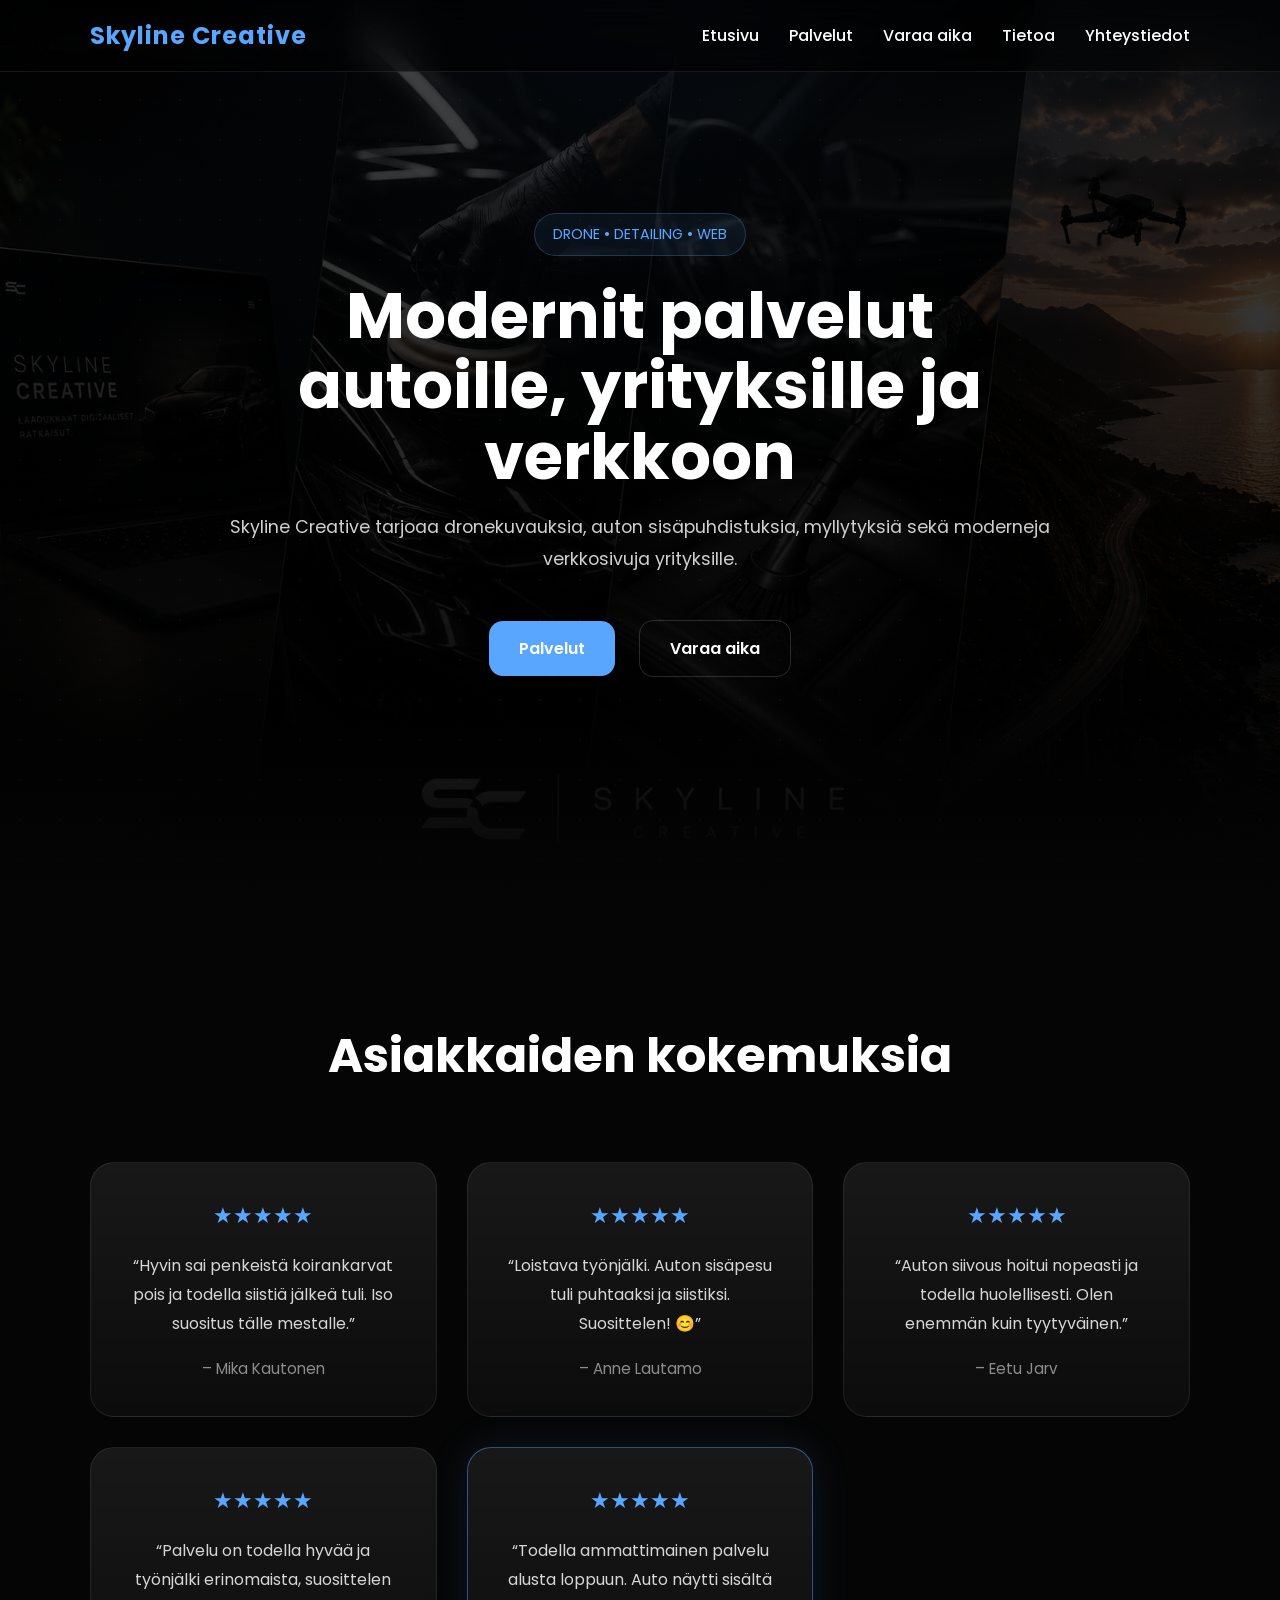
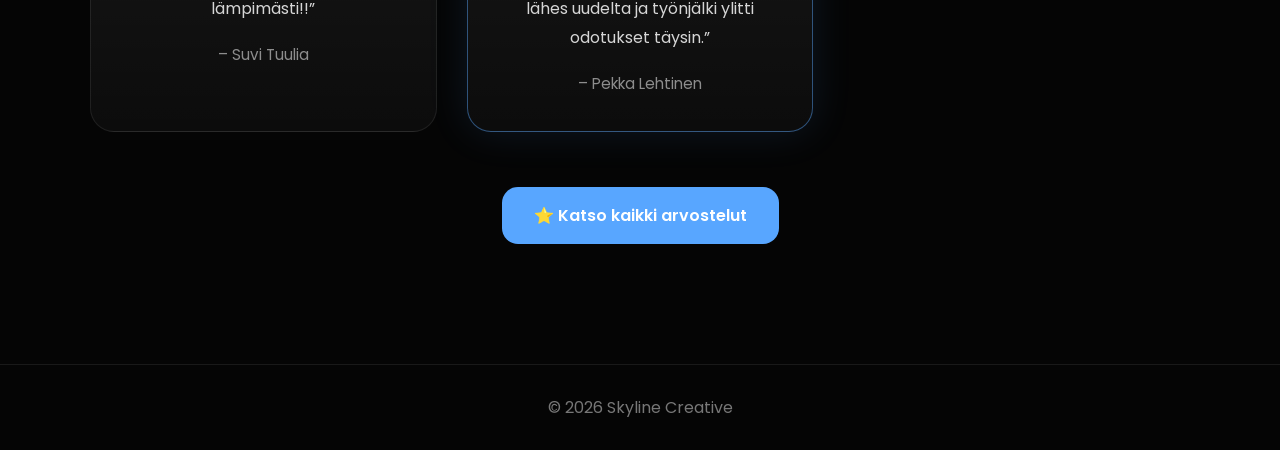
==== index.html @ 85302bc0 "Update index.html" ====
<!DOCTYPE html>
<html lang="fi">
<head>

<meta charset="UTF-8">
<meta name="viewport" content="width=device-width, initial-scale=1.0">

<title>Skyline Creative</title>

<link rel="stylesheet" href="style.css">

<link rel="preconnect" href="https://fonts.googleapis.com">
<link rel="preconnect" href="https://fonts.gstatic.com" crossorigin>

<link href="https://fonts.googleapis.com/css2?family=Poppins:wght@300;400;500;600;700&display=swap" rel="stylesheet">

<script src="script.js" defer></script>

</head>

<body>

<header>

  <div class="logo">
    Skyline Creative
  </div>

  <div class="menu-btn">
    ☰
  </div>

  <nav>
    <a href="index.html">Etusivu</a>
    <a href="hinnasto.html">Palvelut</a>
    <a href="varaus.html">Varaa aika</a>
    <a href="tietoa.html">Tietoa</a>
    <a href="yhteystiedot.html">Yhteystiedot</a>
  </nav>

</header>

<section class="hero">

  <div class="hero-overlay"></div>

  <div class="particles"></div>

  <div class="hero-content">

    <span class="tag">
      DRONE • DETAILING • WEB
    </span>

    <h1>
      Modernit palvelut autoille,
      yrityksille ja verkkoon
    </h1>

    <p>
      Skyline Creative tarjoaa dronekuvauksia,
      auton sisäpuhdistuksia, myllytyksiä sekä
      moderneja verkkosivuja yrityksille.
    </p>

    <div class="hero-buttons">

      <a href="hinnasto.html" class="btn">
        Palvelut
      </a>

      <a href="varaus.html" class="btn ghost">
        Varaa aika
      </a>

    </div>

  </div>

</section>

<section class="reviews-section">

  <h2>Asiakkaiden kokemuksia</h2>

  <div class="reviews-grid">

    <div class="review-card">

      <div class="stars">★★★★★</div>

      <p>
        “Hyvin sai penkeistä koirankarvat pois ja todella siistiä jälkeä tuli.
        Iso suositus tälle mestalle.”
      </p>

      <span>– Mika Kautonen</span>

    </div>

    <div class="review-card">

      <div class="stars">★★★★★</div>

      <p>
        “Loistava työnjälki. Auton sisäpesu tuli puhtaaksi ja siistiksi.
        Suosittelen! 😊”
      </p>

      <span>– Anne Lautamo</span>

    </div>

    <div class="review-card">

      <div class="stars">★★★★★</div>

      <p>
        “Auton siivous hoitui nopeasti ja todella huolellisesti.
        Olen enemmän kuin tyytyväinen.”
      </p>

      <span>– Eetu Jarv</span>

    </div>

    <div class="review-card">

      <div class="stars">★★★★★</div>

      <p>
        “Palvelu on todella hyvää ja työnjälki erinomaista,
        suosittelen lämpimästi!!”
      </p>

      <span>– Suvi Tuulia</span>

    </div>

    <div class="review-card featured-review">

      <div class="stars">★★★★★</div>

      <p>
        “Todella ammattimainen palvelu alusta loppuun.
        Auto näytti sisältä lähes uudelta ja työnjälki ylitti odotukset täysin.”
      </p>

      <span>– Pekka Lehtinen</span>

    </div>

  </div>

  <a
  href="https://www.google.com/search?client=safari&hs=SKGV&sca_esv=e4967f2aa746cbdf&authuser=6&channel=iss&cs=1&hl=en&v=416.4.894748588&biw=393&bih=695&sxsrf=ANbL-n4EwaP2fOg5Yp8elb8R3bOYDuYDug:1779348183223&q=skyline+creative+reviews&ludocid=4930427041784701382&ibp=gwp;0,7&authuser=6&sa=X&ved=2ahUKEwiC7JHD7MmUAxWYCRAIHfaXAE0Q9fQKegQIIhAG#lkt=LocalPoiReviews"
  target="_blank"
  class="reviews-btn">

    ⭐ Katso kaikki arvostelut

  </a>

</section>

<footer>
  <p>© 2026 Skyline Creative</p>
</footer>

</body>
</html>
---- style.css ----
*{
  margin:0;
  padding:0;
  box-sizing:border-box;
}

html{
  scroll-behavior:smooth;
}

body{
  font-family:'Poppins',sans-serif;
  background:#050505;
  color:white;
  overflow-x:hidden;
}

/* ===================== SCROLLBAR ===================== */

::-webkit-scrollbar{
  width:10px;
}

::-webkit-scrollbar-track{
  background:#050505;
}

::-webkit-scrollbar-thumb{
  background:#58a6ff;
  border-radius:20px;
}

/* ===================== HEADER ===================== */

header{
  position:fixed;
  top:0;
  width:100%;
  z-index:999;

  display:flex;
  justify-content:space-between;
  align-items:center;

  padding:18px 7%;

  backdrop-filter:blur(18px);

  background:rgba(0,0,0,0.45);

  border-bottom:1px solid rgba(255,255,255,0.08);

  transition:0.4s;
}

header.scrolled{
  background:rgba(0,0,0,0.85);

  padding:14px 7%;

  box-shadow:
  0 0 30px rgba(0,0,0,0.45);
}

.logo{
  font-size:1.5rem;
  font-weight:700;
  color:#58a6ff;
  letter-spacing:1px;
}

.menu-btn{
  display:none;
  font-size:2rem;
  cursor:pointer;
}

nav{
  display:flex;
  gap:30px;
}

nav a{
  color:white;
  text-decoration:none;
  font-weight:500;
  position:relative;
  transition:0.3s;
}

nav a::after{
  content:'';

  position:absolute;
  left:0;
  bottom:-6px;

  width:0%;
  height:2px;

  background:#58a6ff;

  transition:0.3s;
}

nav a:hover{
  color:#58a6ff;
}

nav a:hover::after{
  width:100%;
}

/* ===================== HERO ===================== */

.hero{
  height:100vh;
  width:100%;

  display:flex;
  align-items:center;
  justify-content:center;

  text-align:center;

  position:relative;

  overflow:hidden;

  background:
  url("hero.jpg")
  center center / cover no-repeat;

  animation:heroZoom 18s ease-in-out infinite alternate;
}

.hero-overlay{
  position:absolute;
  inset:0;

  background:
  linear-gradient(
  rgba(0,0,0,0.72),
  rgba(0,0,0,0.92)
  );
}

.hero::before{
  content:'';

  position:absolute;
  inset:0;

  background:
  radial-gradient(circle at top,
  rgba(88,166,255,0.18),
  transparent 45%);
}

.hero::after{
  content:'';

  position:absolute;

  left:0;
  bottom:0;

  width:100%;
  height:180px;

  background:
  linear-gradient(
  to bottom,
  transparent,
  #050505
  );
}

@keyframes heroZoom{

  from{
    background-size:100%;
  }

  to{
    background-size:110%;
  }

}

.hero-content{
  position:relative;
  z-index:2;

  max-width:900px;

  padding:20px;
}

.tag{
  display:inline-block;

  padding:10px 18px;

  border-radius:999px;

  background:rgba(88,166,255,0.08);

  border:1px solid rgba(88,166,255,0.25);

  color:#58a6ff;

  margin-bottom:25px;

  font-size:0.9rem;
}

.hero h1{
  font-size:4rem;
  line-height:1.1;
  margin-bottom:20px;
}

.hero p{
  font-size:1.1rem;
  color:#d0d0d0;
  line-height:1.8;
}

.hero-buttons{
  margin-top:35px;
}

/* ===================== PARTICLES ===================== */

.particles{
  position:absolute;
  inset:0;

  background-image:
  radial-gradient(rgba(255,255,255,0.12) 1px, transparent 1px);

  background-size:40px 40px;

  opacity:0.3;

  animation:moveParticles 30s linear infinite;
}

@keyframes moveParticles{

  from{
    transform:translateY(0);
  }

  to{
    transform:translateY(-80px);
  }

}

/* ===================== BUTTONS ===================== */

.btn{
  display:inline-block;

  padding:15px 30px;

  border-radius:14px;

  text-decoration:none;
  font-weight:600;

  margin:10px;

  background:#58a6ff;
  color:white;

  transition:0.3s;
}

.btn:hover{
  transform:translateY(-6px);

  box-shadow:
  0 0 30px rgba(88,166,255,0.35);
}

.ghost{
  background:transparent;

  border:1px solid rgba(255,255,255,0.15);
}

/* ===================== CARDS ===================== */

.cards-section{
  padding:120px 7%;
  text-align:center;
}

.cards-section h2{
  font-size:3rem;
  margin-bottom:70px;
}

.grid{
  display:grid;

  grid-template-columns:
  repeat(auto-fit,minmax(280px,1fr));

  gap:30px;
}

.card{
  padding:35px;

  border-radius:24px;

  background:
  linear-gradient(
  180deg,
  rgba(255,255,255,0.08),
  rgba(255,255,255,0.03)
  );

  border:1px solid rgba(255,255,255,0.08);

  transition:0.35s ease;
}

.card:hover{
  transform:translateY(-10px);

  border-color:rgba(88,166,255,0.45);

  box-shadow:
  0 0 40px rgba(88,166,255,0.18);
}

.card h3{
  margin-bottom:18px;
  color:#58a6ff;
  font-size:1.5rem;
}

.card p{
  color:#d5d5d5;
  line-height:1.8;
}

/* ===================== PRICING ===================== */

.pricing{
  min-height:100vh;

  padding:160px 7% 100px;

  text-align:center;

  background:
  radial-gradient(circle at top,
  rgba(88,166,255,0.12),
  transparent 40%);
}

.pricing-top{
  max-width:750px;
  margin:auto;
  margin-bottom:70px;
}

.pricing h2{
  font-size:3.2rem;
  margin-bottom:20px;
}

.pricing-top p{
  color:#cfcfcf;
  line-height:1.8;
}

.pricing-cards{
  display:grid;

  grid-template-columns:
  repeat(auto-fit,minmax(280px,1fr));

  gap:30px;
}

.pricing-card{
  position:relative;

  padding:40px 35px;

  border-radius:24px;

  text-align:left;

  background:
  linear-gradient(
  180deg,
  rgba(255,255,255,0.08),
  rgba(255,255,255,0.03)
  );

  border:1px solid rgba(255,255,255,0.08);

  transition:0.35s ease;
}

.pricing-card:hover{
  transform:translateY(-10px);

  border-color:rgba(88,166,255,0.5);

  box-shadow:
  0 0 40px rgba(88,166,255,0.18);
}

.badge{
  position:absolute;

  top:20px;
  right:20px;

  padding:8px 14px;

  border-radius:999px;

  background:#58a6ff;

  color:white;

  font-size:0.8rem;
  font-weight:600;
}

.icon-box{
  width:65px;
  height:65px;

  display:flex;
  align-items:center;
  justify-content:center;

  border-radius:18px;

  margin-bottom:25px;

  background:rgba(88,166,255,0.12);

  border:1px solid rgba(88,166,255,0.18);
}

.icon-box i{
  width:32px;
  height:32px;
  color:#58a6ff;
}

.pricing-card h3{
  font-size:1.45rem;
  margin-bottom:20px;
}

.pricing-card ul{
  list-style:none;
}

.pricing-card li{
  margin:12px 0;
  color:#d6d6d6;
  line-height:1.6;
}

.price{
  margin-top:28px;

  font-size:2.2rem;
  font-weight:700;

  color:#58a6ff;
}

/* ===================== ABOUT ===================== */

.about{
  position:relative;

  min-height:100vh;

  padding:160px 7% 120px;

  display:flex;
  align-items:center;
  justify-content:center;

  overflow:hidden;
}

.about-bg{
  position:absolute;
  inset:0;

  background:
  linear-gradient(
  rgba(0,0,0,0.78),
  rgba(0,0,0,0.88)
  ),
  url("about-bg.jpg")
  center center / cover no-repeat;

  transform:scale(1.05);

  filter:brightness(0.75);
}

.about-box{
  position:relative;
  z-index:2;

  max-width:850px;

  padding:60px;

  border-radius:30px;

  backdrop-filter:blur(18px);

  background:rgba(255,255,255,0.06);

  border:1px solid rgba(255,255,255,0.08);

  box-shadow:
  0 0 50px rgba(0,0,0,0.3);
}

.about h2{
  font-size:3rem;

  margin-bottom:25px;

  color:#58a6ff;
}

.about p{
  color:#d6d6d6;

  line-height:2;

  margin-bottom:22px;

  font-size:1.05rem;
}

/* ===================== CONTACT ===================== */

.contact{
  padding:160px 25px 120px;

  text-align:center;
}

.contact h2{
  font-size:3rem;
  margin-bottom:60px;
}

.contact-box{
  max-width:700px;

  margin:auto;

  padding:50px;

  border-radius:28px;

  background:
  linear-gradient(
  180deg,
  rgba(255,255,255,0.08),
  rgba(255,255,255,0.03)
  );

  border:1px solid rgba(255,255,255,0.08);
}

.contact-box p{
  margin:22px 0;
  font-size:1.1rem;
  color:#d6d6d6;
}

/* ===================== BOOKING ===================== */

.booking-hero{
  position:relative;

  min-height:70vh;

  display:flex;
  align-items:center;
  justify-content:center;

  text-align:center;

  padding:140px 7% 100px;

  background:
  url("hero.jpg")
  center center / cover no-repeat;
}

.booking-overlay{
  position:absolute;
  inset:0;

  background:
  linear-gradient(
  rgba(0,0,0,0.78),
  rgba(0,0,0,0.9)
  );
}

.booking-content{
  position:relative;
  z-index:2;

  max-width:850px;
}

.booking-content h1{
  font-size:4rem;
  margin-bottom:25px;
}

.booking-content p{
  color:#d4d4d4;
  line-height:1.9;
  font-size:1.1rem;
}

.booking-services{
  padding:100px 7%;
}

.booking-grid{
  display:grid;

  grid-template-columns:
  repeat(auto-fit,minmax(280px,1fr));

  gap:30px;
}

.booking-card{
  padding:40px;

  border-radius:24px;

  background:
  linear-gradient(
  180deg,
  rgba(255,255,255,0.08),
  rgba(255,255,255,0.03)
  );

  border:1px solid rgba(255,255,255,0.08);

  transition:0.35s;
}

.booking-card:hover{
  transform:translateY(-10px);

  border-color:rgba(88,166,255,0.35);

  box-shadow:
  0 0 40px rgba(88,166,255,0.14);
}

.booking-card h3{
  color:#58a6ff;

  margin-bottom:18px;

  font-size:1.5rem;
}

.booking-card p{
  color:#d6d6d6;

  line-height:1.8;

  margin-bottom:25px;
}

.booking-badge{
  display:inline-block;

  padding:10px 16px;

  border-radius:999px;

  background:rgba(255,255,255,0.06);

  border:1px solid rgba(255,255,255,0.08);

  color:#d6d6d6;

  font-size:0.9rem;
}

.booking-badge.active{
  background:rgba(88,166,255,0.1);

  border-color:rgba(88,166,255,0.2);

  color:#58a6ff;
}

.booking-form-section{
  padding:20px 7% 120px;
}

.booking-form-box{
  max-width:800px;

  margin:auto;

  padding:50px;

  border-radius:30px;

  background:
  linear-gradient(
  180deg,
  rgba(255,255,255,0.08),
  rgba(255,255,255,0.03)
  );

  border:1px solid rgba(255,255,255,0.08);
}

.booking-form-box h2{
  text-align:center;

  margin-bottom:40px;

  font-size:2.5rem;
}

.booking-form-box form{
  display:flex;
  flex-direction:column;

  gap:18px;
}

.booking-form-box input,
.booking-form-box textarea,
.booking-form-box select{
  width:100%;

  padding:16px 18px;

  border-radius:14px;

  border:1px solid rgba(255,255,255,0.08);

  background:rgba(255,255,255,0.04);

  color:white;

  font-family:'Poppins',sans-serif;

  outline:none;

  transition:0.3s;
}

.booking-form-box input:focus,
.booking-form-box textarea:focus,
.booking-form-box select:focus{
  border-color:#58a6ff;

  box-shadow:
  0 0 20px rgba(88,166,255,0.15);
}

.booking-form-box textarea{
  resize:vertical;
  min-height:140px;
}

.booking-form-box select option{
  background:#111;
  color:white;
}

/* ===================== FOOTER ===================== */

footer{
  padding:30px;

  text-align:center;

  border-top:1px solid rgba(255,255,255,0.08);

  color:#777;
}

/* ===================== SCROLL REVEAL ===================== */

.hidden{
  opacity:0;
  transform:translateY(40px);
  transition:all 1s ease;
}

.show{
  opacity:1;
  transform:translateY(0);
}

/* ===================== MOBILE ===================== */

@media(max-width:768px){

  .menu-btn{
    display:block;
  }

  nav{
    position:absolute;

    top:80px;
    right:20px;

    flex-direction:column;

    background:#0d0d0d;

    padding:20px;

    border-radius:18px;

    border:1px solid rgba(255,255,255,0.08);

    display:none;
  }

  nav.active{
    display:flex;
  }

  .hero h1,
  .booking-content h1{
    font-size:2.5rem;
  }

  .hero p,
  .booking-content p{
    font-size:1rem;
  }

  .cards-section h2,
  .pricing h2,
  .about h2,
  .contact h2,
  .booking-form-box h2{
    font-size:2.2rem;
  }

  .about-box,
  .contact-box,
  .pricing-card,
  .card,
  .booking-card,
  .booking-form-box{
    padding:30px;
  }

  .pricing{
    padding-top:140px;
  }
}
/* ===================== REVIEWS ===================== */

.reviews-section{
  padding:120px 7%;
  text-align:center;
}

.reviews-section h2{
  font-size:3rem;
  margin-bottom:70px;
}

.reviews-grid{
  display:grid;

  grid-template-columns:
  repeat(auto-fit,minmax(280px,1fr));

  gap:30px;
}

.review-card{
  padding:35px;

  border-radius:24px;

  background:
  linear-gradient(
  180deg,
  rgba(255,255,255,0.08),
  rgba(255,255,255,0.03)
  );

  border:1px solid rgba(255,255,255,0.08);

  transition:0.35s ease;
}

.review-card:hover{
  transform:translateY(-10px);

  border-color:rgba(88,166,255,0.45);

  box-shadow:
  0 0 40px rgba(88,166,255,0.18);
}

.stars{
  color:#58a6ff;

  font-size:1.4rem;

  margin-bottom:20px;
}

.review-card p{
  color:#d6d6d6;

  line-height:1.8;

  margin-bottom:18px;
}

.review-card span{
  color:#8d8d8d;
  font-size:0.95rem;
}

.featured-review{
  border-color:rgba(88,166,255,0.45);

  box-shadow:
  0 0 40px rgba(88,166,255,0.12);
}

.reviews-btn{
  display:inline-block;

  margin-top:55px;

  padding:16px 32px;

  border-radius:16px;

  background:#58a6ff;

  color:white;

  text-decoration:none;

  font-weight:600;

  transition:0.3s;
}

.reviews-btn:hover{
  transform:translateY(-6px);

  box-shadow:
  0 0 35px rgba(88,166,255,0.35);
}
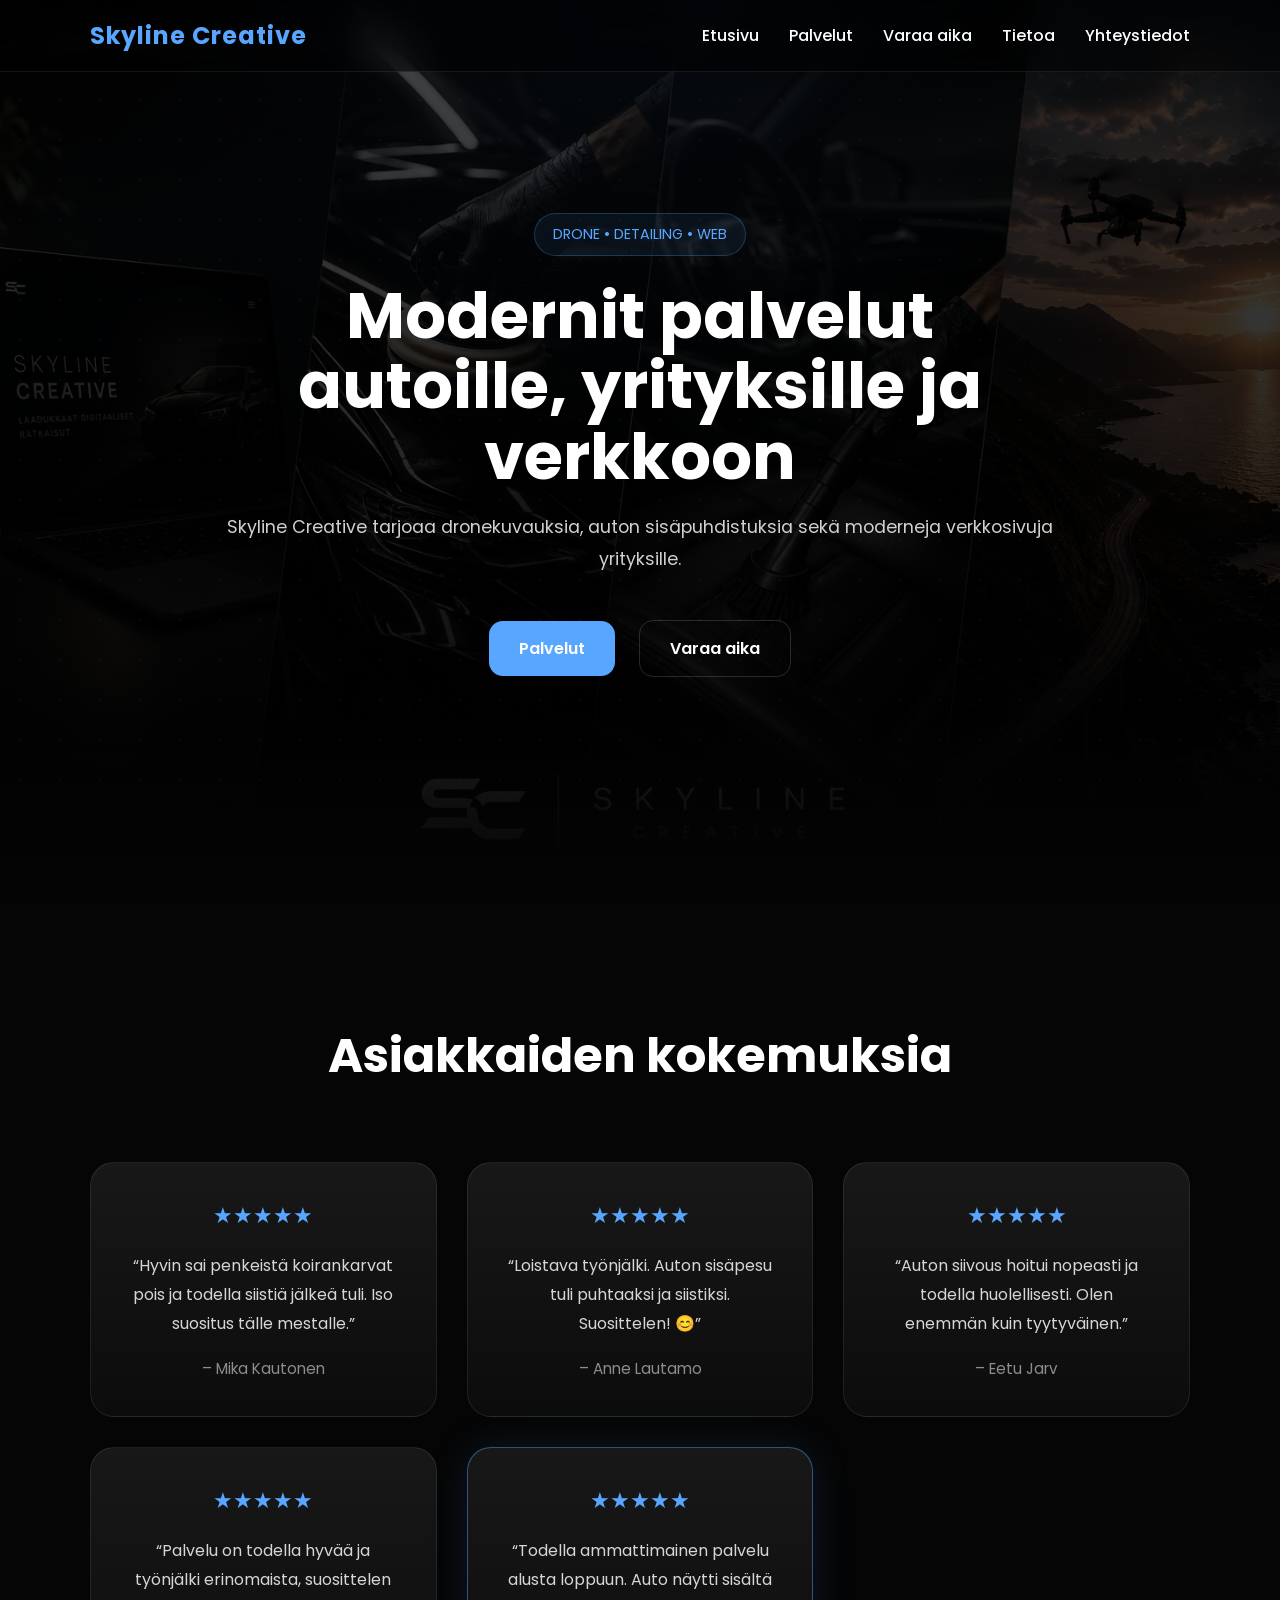
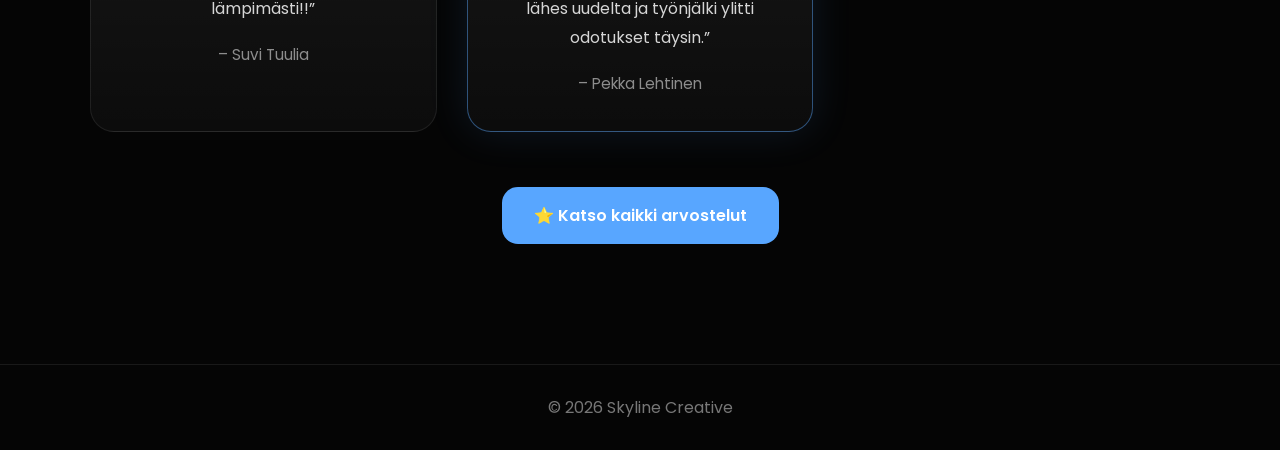
==== commit 9108b3ce: "Update index.html" ====
--- a/index.html
+++ b/index.html
@@ -59,7 +59,7 @@
 
     <p>
       Skyline Creative tarjoaa dronekuvauksia,
-      auton sisäpuhdistuksia, myllytyksiä sekä
+      auton sisäpuhdistuksia sekä
       moderneja verkkosivuja yrityksille.
     </p>
 
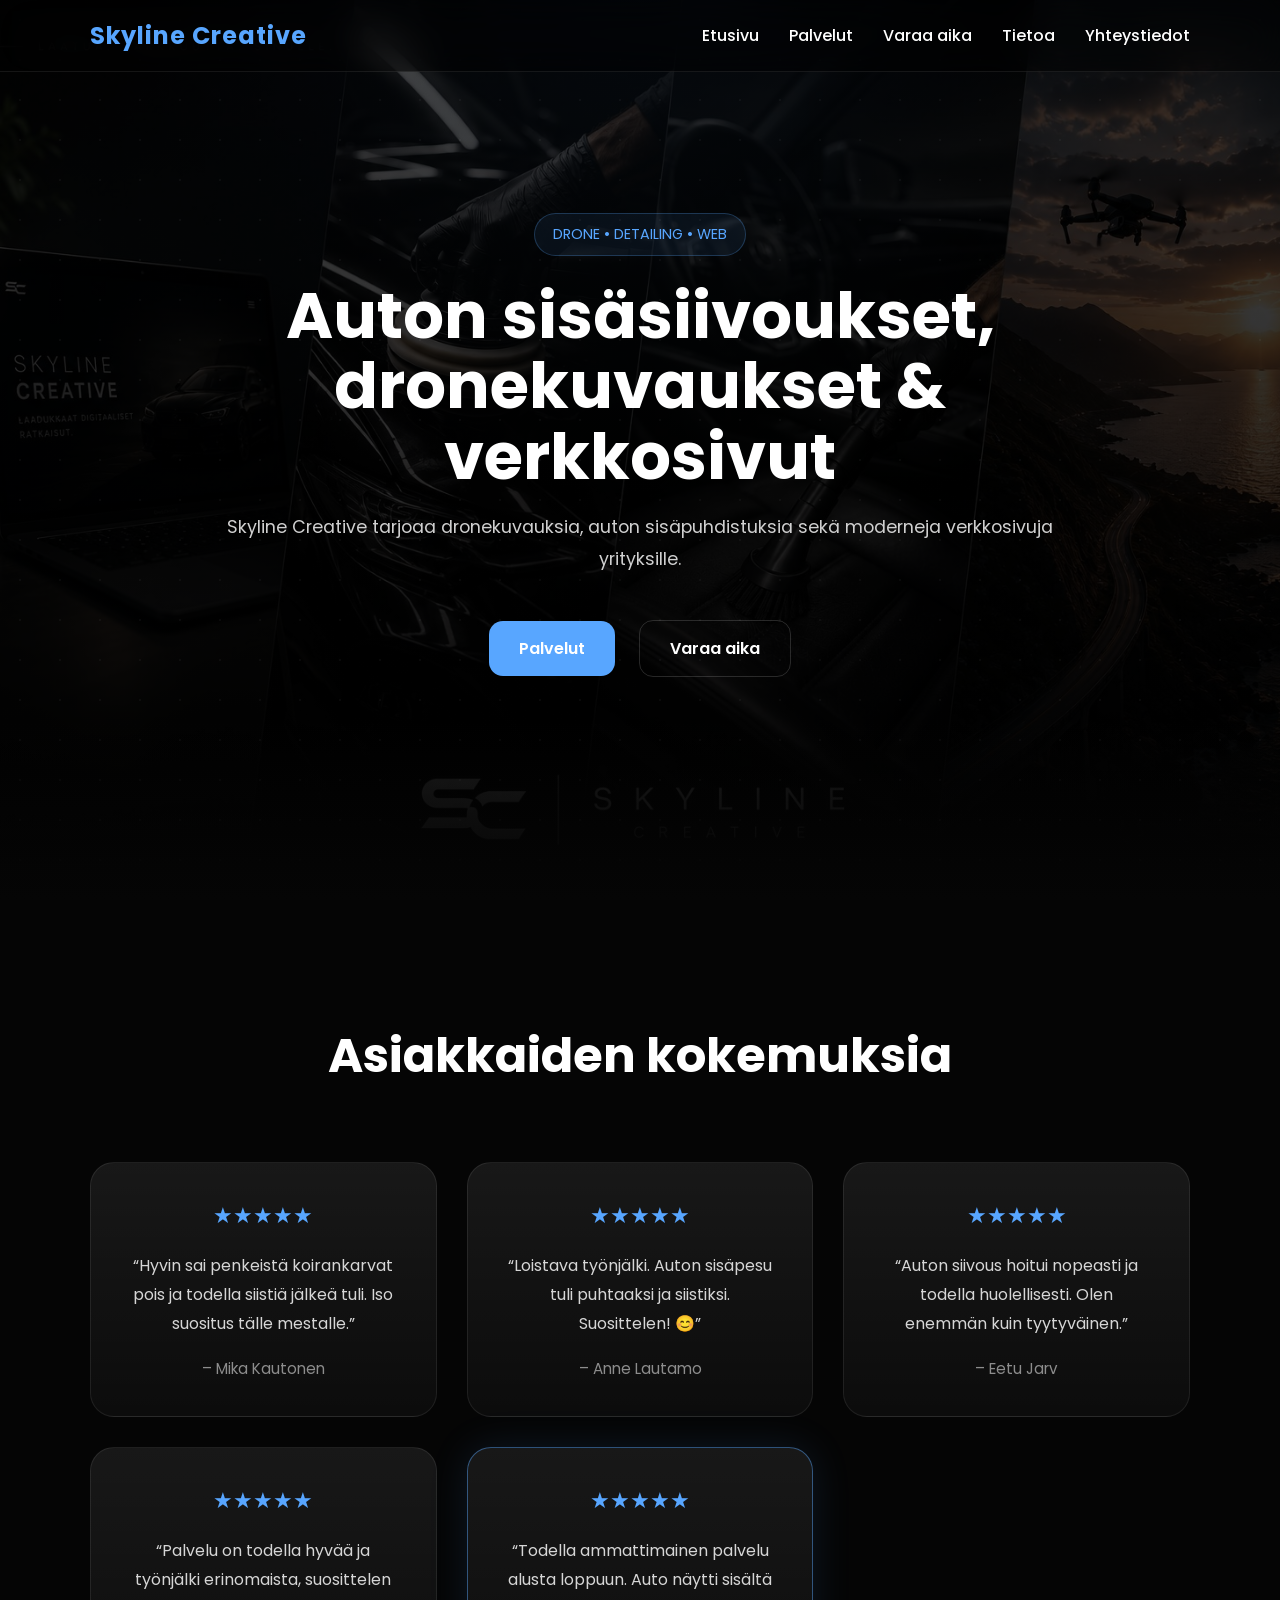
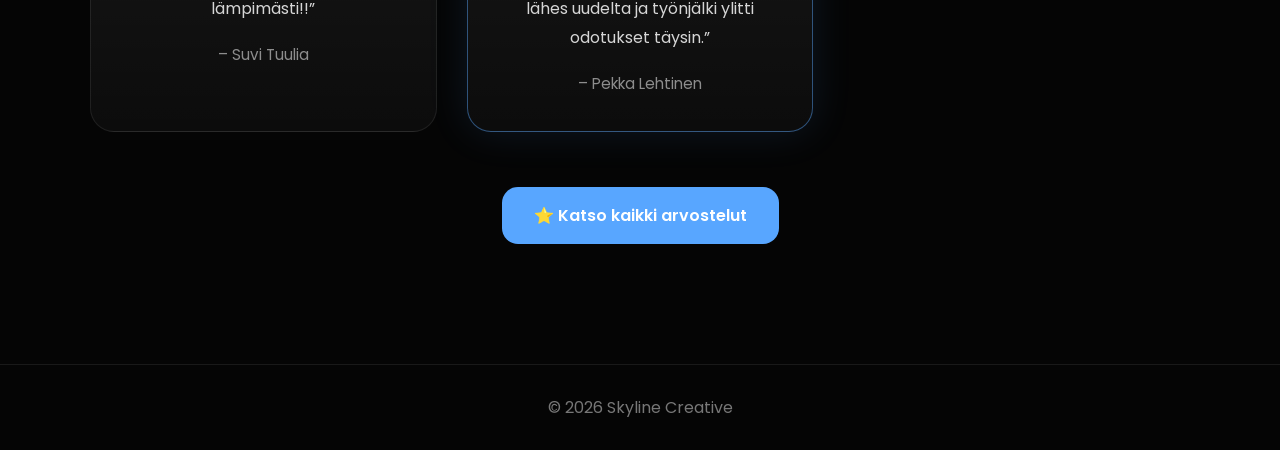
==== commit c5b63b27: "Update index.html" ====
--- a/index.html
+++ b/index.html
@@ -5,8 +5,8 @@
 <meta charset="UTF-8">
 <meta name="viewport" content="width=device-width, initial-scale=1.0">
 
-<title>Skyline Creative</title>
-
+<title>Skyline Creative | Auton sisäsiivous, dronekuvaus & verkkosivut</title>
+<meta name="description" content="Skyline Creative tarjoaa auton sisäsiivouksia, dronekuvauksia ja moderneja verkkosivuja Nokialla ja Pirkanmaan alueella.">
 <link rel="stylesheet" href="style.css">
 
 <link rel="preconnect" href="https://fonts.googleapis.com">
@@ -52,11 +52,8 @@
       DRONE • DETAILING • WEB
     </span>
 
-    <h1>
-      Modernit palvelut autoille,
-      yrityksille ja verkkoon
-    </h1>
-
+  <h1>Auton sisäsiivoukset, dronekuvaukset & verkkosivut</h1>
+    
     <p>
       Skyline Creative tarjoaa dronekuvauksia,
       auton sisäpuhdistuksia sekä
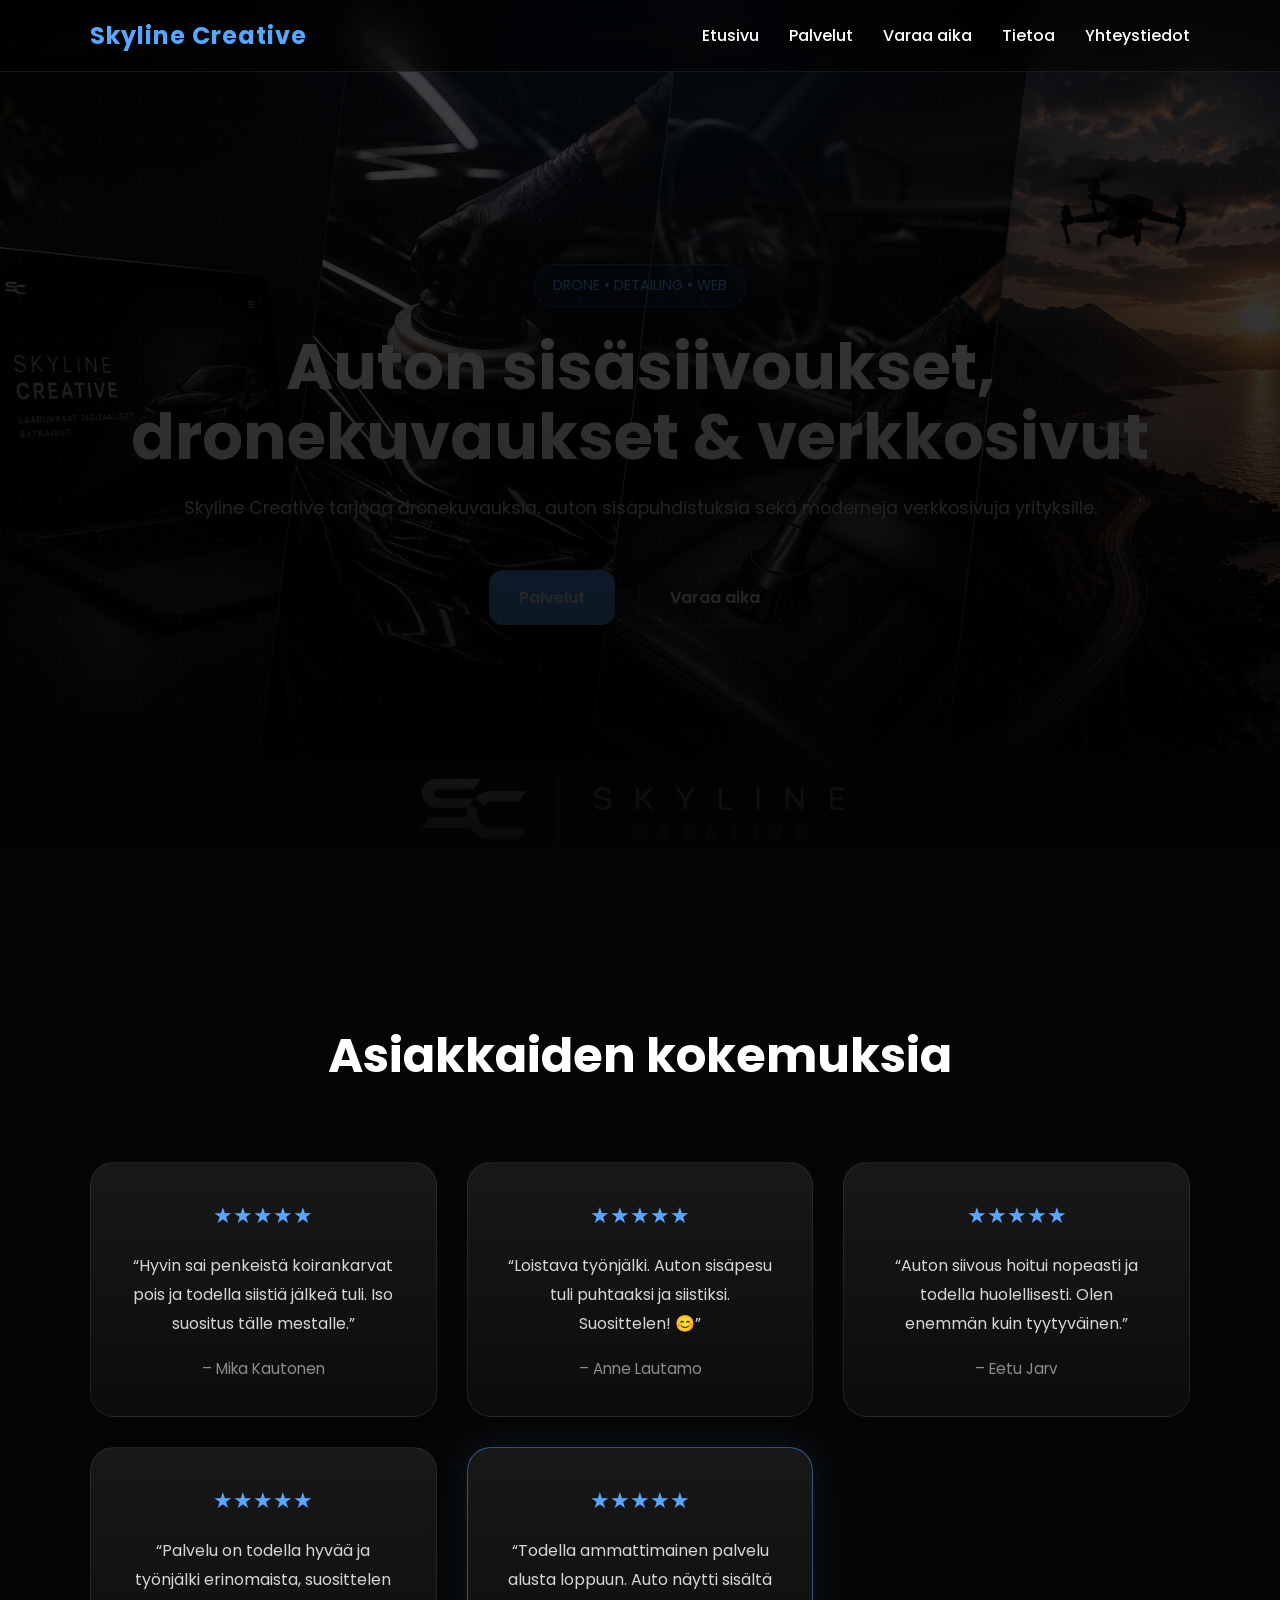
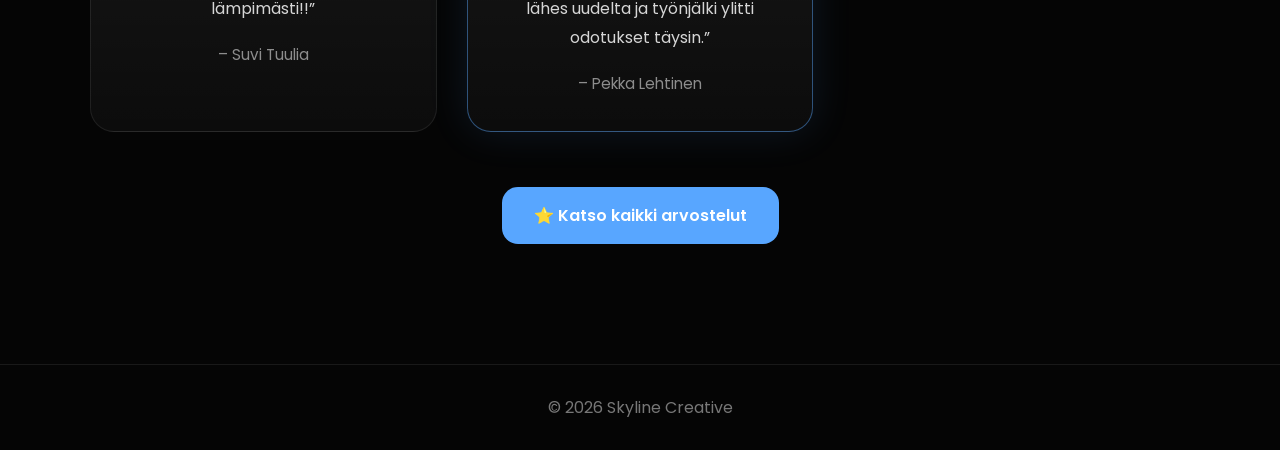
==== commit 0f5716e2: "Update index.html" ====
--- a/index.html
+++ b/index.html
@@ -52,7 +52,10 @@
       DRONE • DETAILING • WEB
     </span>
 
-  <h1>Auton sisäsiivoukset, dronekuvaukset & verkkosivut</h1>
+  <h1>
+Auton sisäsiivoukset,<br>
+dronekuvaukset & verkkosivut
+</h1>
     
     <p>
       Skyline Creative tarjoaa dronekuvauksia,
--- a/style.css
+++ b/style.css
@@ -131,7 +131,7 @@
   url("hero.jpg")
   center center / cover no-repeat;
 
-  animation:heroZoom 18s ease-in-out infinite alternate;
+ 
 }
 
 .hero-overlay{
@@ -176,15 +176,7 @@
   );
 }
 
-@keyframes heroZoom{
-
-  from{
-    background-size:100%;
-  }
-
-  to{
-    background-size:110%;
-  }
+
 
 }
 
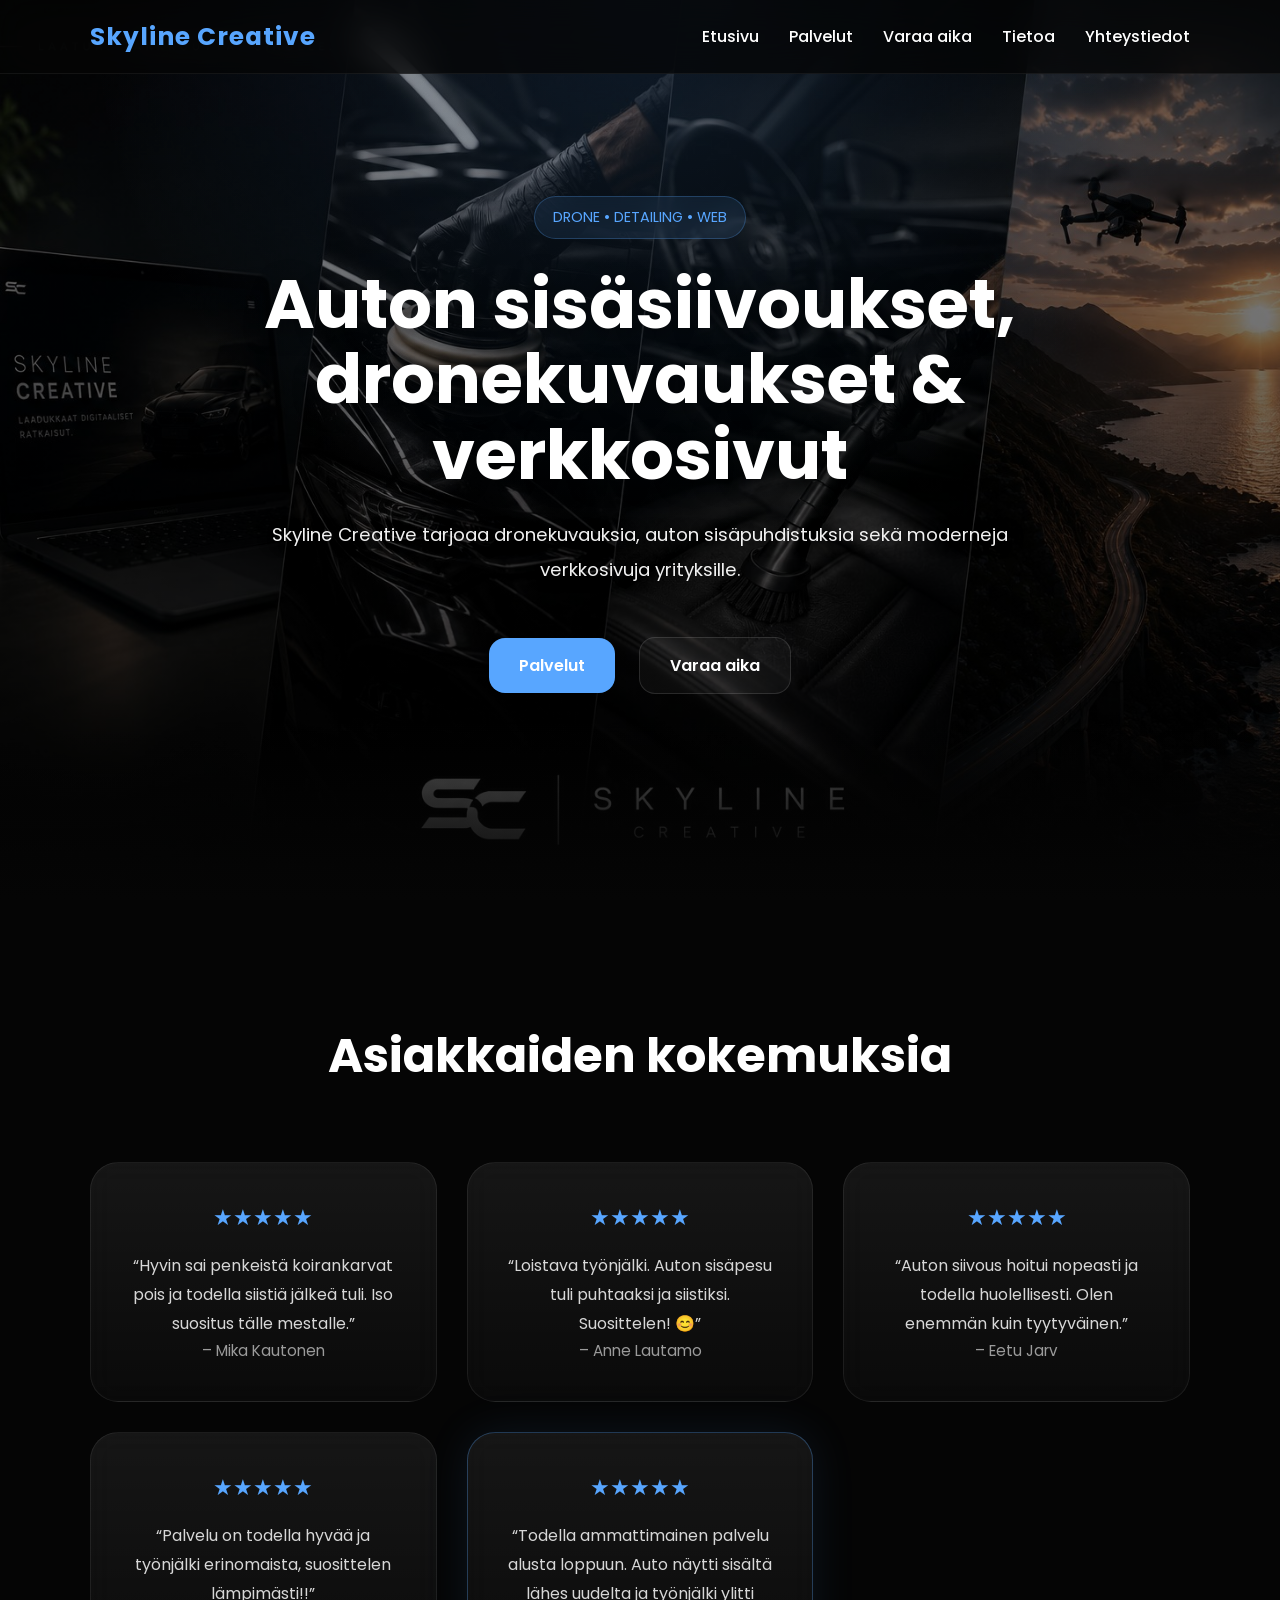
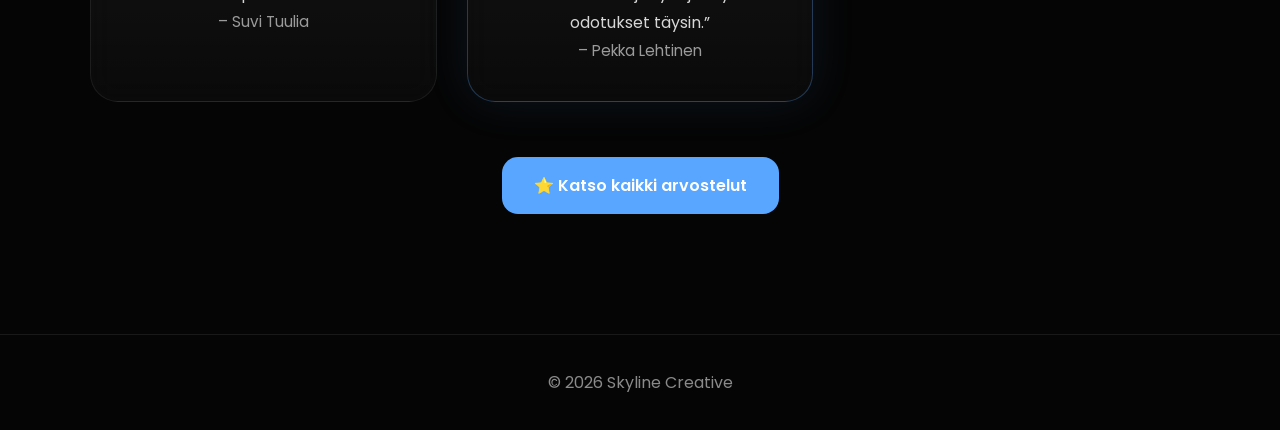
==== commit b97172a7: "Update index.html" ====
--- a/index.html
+++ b/index.html
@@ -1,7 +1,7 @@
 <!DOCTYPE html>
 <html lang="fi">
 <head>
-
+<meta name="google-site-verification" content="lKKB_N-9yQMifHNYR8R2mGub_dU6SeVyLE30I6EFjY0" />
 <meta charset="UTF-8">
 <meta name="viewport" content="width=device-width, initial-scale=1.0">
 
--- a/style.css
+++ b/style.css
@@ -44,26 +44,26 @@
 
   padding:18px 7%;
 
+  background:rgba(5,5,5,0.72);
+
   backdrop-filter:blur(18px);
 
-  background:rgba(0,0,0,0.45);
-
-  border-bottom:1px solid rgba(255,255,255,0.08);
-
-  transition:0.4s;
+  border-bottom:1px solid rgba(255,255,255,0.06);
+
+  transition:0.35s ease;
 }
 
 header.scrolled{
-  background:rgba(0,0,0,0.85);
+  background:rgba(5,5,5,0.92);
 
   padding:14px 7%;
 
   box-shadow:
-  0 0 30px rgba(0,0,0,0.45);
+  0 0 35px rgba(0,0,0,0.35);
 }
 
 .logo{
-  font-size:1.5rem;
+  font-size:1.55rem;
   font-weight:700;
   color:#58a6ff;
   letter-spacing:1px;
@@ -84,7 +84,9 @@
   color:white;
   text-decoration:none;
   font-weight:500;
+
   position:relative;
+
   transition:0.3s;
 }
 
@@ -92,6 +94,7 @@
   content:'';
 
   position:absolute;
+
   left:0;
   bottom:-6px;
 
@@ -114,6 +117,8 @@
 /* ===================== HERO ===================== */
 
 .hero{
+  position:relative;
+
   height:100vh;
   width:100%;
 
@@ -123,38 +128,27 @@
 
   text-align:center;
 
-  position:relative;
-
   overflow:hidden;
 
   background:
+  linear-gradient(
+  rgba(0,0,0,0.45),
+  rgba(0,0,0,0.72)
+  ),
   url("hero.jpg")
   center center / cover no-repeat;
-
- 
-}
-
-.hero-overlay{
+}
+
+.hero::before{
+  content:'';
+
   position:absolute;
   inset:0;
 
   background:
-  linear-gradient(
-  rgba(0,0,0,0.72),
-  rgba(0,0,0,0.92)
-  );
-}
-
-.hero::before{
-  content:'';
-
-  position:absolute;
-  inset:0;
-
-  background:
   radial-gradient(circle at top,
-  rgba(88,166,255,0.18),
-  transparent 45%);
+  rgba(88,166,255,0.15),
+  transparent 50%);
 }
 
 .hero::after{
@@ -176,15 +170,11 @@
   );
 }
 
-
-
-}
-
 .hero-content{
   position:relative;
   z-index:2;
 
-  max-width:900px;
+  max-width:950px;
 
   padding:20px;
 }
@@ -196,59 +186,51 @@
 
   border-radius:999px;
 
-  background:rgba(88,166,255,0.08);
+  background:rgba(88,166,255,0.10);
 
   border:1px solid rgba(88,166,255,0.25);
 
   color:#58a6ff;
 
-  margin-bottom:25px;
+  margin-bottom:28px;
 
   font-size:0.9rem;
+
+  backdrop-filter:blur(12px);
 }
 
 .hero h1{
-  font-size:4rem;
+  font-size:4.3rem;
+
   line-height:1.1;
-  margin-bottom:20px;
+
+  margin-bottom:24px;
+
+  color:#ffffff;
+
+  font-weight:700;
+
+  text-shadow:
+  0 4px 25px rgba(0,0,0,0.45);
 }
 
 .hero p{
-  font-size:1.1rem;
-  color:#d0d0d0;
-  line-height:1.8;
+  font-size:1.15rem;
+
+  color:#f1f1f1;
+
+  line-height:1.9;
+
+  max-width:760px;
+
+  margin:auto;
+
+  text-shadow:
+  0 2px 18px rgba(0,0,0,0.4);
 }
 
 .hero-buttons{
-  margin-top:35px;
-}
-
-/* ===================== PARTICLES ===================== */
-
-.particles{
-  position:absolute;
-  inset:0;
-
-  background-image:
-  radial-gradient(rgba(255,255,255,0.12) 1px, transparent 1px);
-
-  background-size:40px 40px;
-
-  opacity:0.3;
-
-  animation:moveParticles 30s linear infinite;
-}
-
-@keyframes moveParticles{
-
-  from{
-    transform:translateY(0);
-  }
-
-  to{
-    transform:translateY(-80px);
-  }
-
+  margin-top:40px;
 }
 
 /* ===================== BUTTONS ===================== */
@@ -258,45 +240,54 @@
 
   padding:15px 30px;
 
-  border-radius:14px;
+  border-radius:16px;
 
   text-decoration:none;
+
   font-weight:600;
 
   margin:10px;
 
   background:#58a6ff;
+
   color:white;
 
-  transition:0.3s;
+  transition:0.3s ease;
 }
 
 .btn:hover{
   transform:translateY(-6px);
 
   box-shadow:
-  0 0 30px rgba(88,166,255,0.35);
+  0 0 35px rgba(88,166,255,0.35);
 }
 
 .ghost{
-  background:transparent;
-
-  border:1px solid rgba(255,255,255,0.15);
+  background:rgba(255,255,255,0.04);
+
+  border:1px solid rgba(255,255,255,0.12);
 }
 
 /* ===================== CARDS ===================== */
 
-.cards-section{
+.cards-section,
+.reviews-section{
   padding:120px 7%;
+
   text-align:center;
 }
 
-.cards-section h2{
+.cards-section h2,
+.reviews-section h2{
   font-size:3rem;
+
   margin-bottom:70px;
 }
 
-.grid{
+.grid,
+.reviews-grid,
+.pricing-cards,
+.booking-grid{
   display:grid;
 
   grid-template-columns:
@@ -305,40 +296,54 @@
   gap:30px;
 }
 
-.card{
-  padding:35px;
-
-  border-radius:24px;
+.card,
+.review-card,
+.pricing-card,
+.booking-card{
+  padding:38px;
+
+  border-radius:28px;
 
   background:
   linear-gradient(
   180deg,
-  rgba(255,255,255,0.08),
-  rgba(255,255,255,0.03)
+  rgba(255,255,255,0.07),
+  rgba(255,255,255,0.025)
   );
 
-  border:1px solid rgba(255,255,255,0.08);
+  border:1px solid rgba(255,255,255,0.07);
+
+  backdrop-filter:blur(14px);
 
   transition:0.35s ease;
 }
 
-.card:hover{
+.card:hover,
+.review-card:hover,
+.pricing-card:hover,
+.booking-card:hover{
   transform:translateY(-10px);
 
-  border-color:rgba(88,166,255,0.45);
+  border-color:rgba(88,166,255,0.4);
 
   box-shadow:
-  0 0 40px rgba(88,166,255,0.18);
-}
-
-.card h3{
+  0 0 45px rgba(88,166,255,0.16);
+}
+
+.card h3,
+.booking-card h3{
+  color:#58a6ff;
+
   margin-bottom:18px;
-  color:#58a6ff;
+
   font-size:1.5rem;
 }
 
-.card p{
-  color:#d5d5d5;
+.card p,
+.review-card p,
+.booking-card p{
+  color:#d7d7d7;
+
   line-height:1.8;
 }
 
@@ -347,274 +352,246 @@
 .pricing{
   min-height:100vh;
 
-  padding:160px 7% 100px;
+  padding:160px 7% 110px;
 
   text-align:center;
 
   background:
   radial-gradient(circle at top,
-  rgba(88,166,255,0.12),
+  rgba(88,166,255,0.10),
   transparent 40%);
 }
 
 .pricing-top{
-  max-width:750px;
+  max-width:760px;
+
   margin:auto;
-  margin-bottom:70px;
+
+  margin-bottom:75px;
 }
 
 .pricing h2{
   font-size:3.2rem;
+
   margin-bottom:20px;
 }
 
 .pricing-top p{
-  color:#cfcfcf;
-  line-height:1.8;
-}
-
-.pricing-cards{
-  display:grid;
-
-  grid-template-columns:
-  repeat(auto-fit,minmax(280px,1fr));
-
-  gap:30px;
+  color:#d4d4d4;
+
+  line-height:1.9;
 }
 
 .pricing-card{
   position:relative;
 
-  padding:40px 35px;
-
-  border-radius:24px;
-
   text-align:left;
+}
+
+.badge{
+  position:absolute;
+
+  top:20px;
+  right:20px;
+
+  padding:8px 15px;
+
+  border-radius:999px;
+
+  background:#58a6ff;
+
+  color:white;
+
+  font-size:0.8rem;
+
+  font-weight:600;
+}
+
+.icon-box{
+  width:68px;
+  height:68px;
+
+  display:flex;
+  align-items:center;
+  justify-content:center;
+
+  border-radius:20px;
+
+  margin-bottom:28px;
+
+  background:rgba(88,166,255,0.12);
+
+  border:1px solid rgba(88,166,255,0.2);
+}
+
+.icon-box i{
+  width:32px;
+  height:32px;
+
+  color:#58a6ff;
+}
+
+.pricing-card h3{
+  font-size:1.45rem;
+
+  margin-bottom:22px;
+}
+
+.pricing-card ul{
+  list-style:none;
+}
+
+.pricing-card li{
+  margin:13px 0;
+
+  color:#d7d7d7;
+
+  line-height:1.7;
+}
+
+.price{
+  margin-top:30px;
+
+  font-size:2.3rem;
+
+  font-weight:700;
+
+  color:#58a6ff;
+}
+
+/* ===================== ABOUT ===================== */
+
+.about{
+  position:relative;
+
+  min-height:100vh;
+
+  padding:160px 7% 120px;
+
+  display:flex;
+  align-items:center;
+  justify-content:center;
+
+  overflow:hidden;
+}
+
+.about-bg{
+  position:absolute;
+  inset:0;
+
+  background:
+  linear-gradient(
+  rgba(0,0,0,0.65),
+  rgba(0,0,0,0.82)
+  ),
+  url("about-bg.jpg")
+  center center / cover no-repeat;
+
+  filter:brightness(0.9);
+}
+
+.about-box{
+  position:relative;
+  z-index:2;
+
+  max-width:850px;
+
+  padding:60px;
+
+  border-radius:32px;
+
+  background:rgba(255,255,255,0.06);
+
+  border:1px solid rgba(255,255,255,0.08);
+
+  backdrop-filter:blur(18px);
+
+  box-shadow:
+  0 0 45px rgba(0,0,0,0.25);
+}
+
+.about h2{
+  font-size:3rem;
+
+  margin-bottom:25px;
+
+  color:#58a6ff;
+}
+
+.about p{
+  color:#e0e0e0;
+
+  line-height:2;
+
+  margin-bottom:22px;
+}
+
+/* ===================== CONTACT ===================== */
+
+.contact{
+  padding:160px 25px 120px;
+
+  text-align:center;
+}
+
+.contact h2{
+  font-size:3rem;
+
+  margin-bottom:60px;
+}
+
+.contact-box,
+.booking-form-box{
+  max-width:800px;
+
+  margin:auto;
+
+  padding:55px;
+
+  border-radius:30px;
 
   background:
   linear-gradient(
   180deg,
-  rgba(255,255,255,0.08),
-  rgba(255,255,255,0.03)
+  rgba(255,255,255,0.07),
+  rgba(255,255,255,0.025)
   );
 
   border:1px solid rgba(255,255,255,0.08);
 
-  transition:0.35s ease;
-}
-
-.pricing-card:hover{
-  transform:translateY(-10px);
-
-  border-color:rgba(88,166,255,0.5);
-
-  box-shadow:
-  0 0 40px rgba(88,166,255,0.18);
-}
-
-.badge{
-  position:absolute;
-
-  top:20px;
-  right:20px;
-
-  padding:8px 14px;
-
-  border-radius:999px;
-
-  background:#58a6ff;
-
-  color:white;
-
-  font-size:0.8rem;
-  font-weight:600;
-}
-
-.icon-box{
-  width:65px;
-  height:65px;
+  backdrop-filter:blur(16px);
+}
+
+.contact-box p{
+  margin:24px 0;
+
+  font-size:1.1rem;
+
+  color:#e0e0e0;
+}
+
+/* ===================== BOOKING ===================== */
+
+.booking-hero{
+  position:relative;
+
+  min-height:70vh;
 
   display:flex;
   align-items:center;
   justify-content:center;
 
-  border-radius:18px;
-
-  margin-bottom:25px;
-
-  background:rgba(88,166,255,0.12);
-
-  border:1px solid rgba(88,166,255,0.18);
-}
-
-.icon-box i{
-  width:32px;
-  height:32px;
-  color:#58a6ff;
-}
-
-.pricing-card h3{
-  font-size:1.45rem;
-  margin-bottom:20px;
-}
-
-.pricing-card ul{
-  list-style:none;
-}
-
-.pricing-card li{
-  margin:12px 0;
-  color:#d6d6d6;
-  line-height:1.6;
-}
-
-.price{
-  margin-top:28px;
-
-  font-size:2.2rem;
-  font-weight:700;
-
-  color:#58a6ff;
-}
-
-/* ===================== ABOUT ===================== */
-
-.about{
-  position:relative;
-
-  min-height:100vh;
-
-  padding:160px 7% 120px;
-
-  display:flex;
-  align-items:center;
-  justify-content:center;
-
-  overflow:hidden;
-}
-
-.about-bg{
-  position:absolute;
-  inset:0;
+  text-align:center;
+
+  padding:140px 7% 100px;
 
   background:
   linear-gradient(
-  rgba(0,0,0,0.78),
-  rgba(0,0,0,0.88)
+  rgba(0,0,0,0.5),
+  rgba(0,0,0,0.75)
   ),
-  url("about-bg.jpg")
-  center center / cover no-repeat;
-
-  transform:scale(1.05);
-
-  filter:brightness(0.75);
-}
-
-.about-box{
-  position:relative;
-  z-index:2;
-
-  max-width:850px;
-
-  padding:60px;
-
-  border-radius:30px;
-
-  backdrop-filter:blur(18px);
-
-  background:rgba(255,255,255,0.06);
-
-  border:1px solid rgba(255,255,255,0.08);
-
-  box-shadow:
-  0 0 50px rgba(0,0,0,0.3);
-}
-
-.about h2{
-  font-size:3rem;
-
-  margin-bottom:25px;
-
-  color:#58a6ff;
-}
-
-.about p{
-  color:#d6d6d6;
-
-  line-height:2;
-
-  margin-bottom:22px;
-
-  font-size:1.05rem;
-}
-
-/* ===================== CONTACT ===================== */
-
-.contact{
-  padding:160px 25px 120px;
-
-  text-align:center;
-}
-
-.contact h2{
-  font-size:3rem;
-  margin-bottom:60px;
-}
-
-.contact-box{
-  max-width:700px;
-
-  margin:auto;
-
-  padding:50px;
-
-  border-radius:28px;
-
-  background:
-  linear-gradient(
-  180deg,
-  rgba(255,255,255,0.08),
-  rgba(255,255,255,0.03)
-  );
-
-  border:1px solid rgba(255,255,255,0.08);
-}
-
-.contact-box p{
-  margin:22px 0;
-  font-size:1.1rem;
-  color:#d6d6d6;
-}
-
-/* ===================== BOOKING ===================== */
-
-.booking-hero{
-  position:relative;
-
-  min-height:70vh;
-
-  display:flex;
-  align-items:center;
-  justify-content:center;
-
-  text-align:center;
-
-  padding:140px 7% 100px;
-
-  background:
   url("hero.jpg")
   center center / cover no-repeat;
-}
-
-.booking-overlay{
-  position:absolute;
-  inset:0;
-
-  background:
-  linear-gradient(
-  rgba(0,0,0,0.78),
-  rgba(0,0,0,0.9)
-  );
 }
 
 .booking-content{
@@ -626,12 +603,15 @@
 
 .booking-content h1{
   font-size:4rem;
+
   margin-bottom:25px;
 }
 
 .booking-content p{
-  color:#d4d4d4;
+  color:#e0e0e0;
+
   line-height:1.9;
+
   font-size:1.1rem;
 }
 
@@ -639,57 +619,6 @@
   padding:100px 7%;
 }
 
-.booking-grid{
-  display:grid;
-
-  grid-template-columns:
-  repeat(auto-fit,minmax(280px,1fr));
-
-  gap:30px;
-}
-
-.booking-card{
-  padding:40px;
-
-  border-radius:24px;
-
-  background:
-  linear-gradient(
-  180deg,
-  rgba(255,255,255,0.08),
-  rgba(255,255,255,0.03)
-  );
-
-  border:1px solid rgba(255,255,255,0.08);
-
-  transition:0.35s;
-}
-
-.booking-card:hover{
-  transform:translateY(-10px);
-
-  border-color:rgba(88,166,255,0.35);
-
-  box-shadow:
-  0 0 40px rgba(88,166,255,0.14);
-}
-
-.booking-card h3{
-  color:#58a6ff;
-
-  margin-bottom:18px;
-
-  font-size:1.5rem;
-}
-
-.booking-card p{
-  color:#d6d6d6;
-
-  line-height:1.8;
-
-  margin-bottom:25px;
-}
-
 .booking-badge{
   display:inline-block;
 
@@ -697,44 +626,17 @@
 
   border-radius:999px;
 
-  background:rgba(255,255,255,0.06);
-
-  border:1px solid rgba(255,255,255,0.08);
-
-  color:#d6d6d6;
+  background:rgba(88,166,255,0.1);
+
+  border:1px solid rgba(88,166,255,0.2);
+
+  color:#58a6ff;
 
   font-size:0.9rem;
-}
-
-.booking-badge.active{
-  background:rgba(88,166,255,0.1);
-
-  border-color:rgba(88,166,255,0.2);
-
-  color:#58a6ff;
 }
 
 .booking-form-section{
   padding:20px 7% 120px;
-}
-
-.booking-form-box{
-  max-width:800px;
-
-  margin:auto;
-
-  padding:50px;
-
-  border-radius:30px;
-
-  background:
-  linear-gradient(
-  180deg,
-  rgba(255,255,255,0.08),
-  rgba(255,255,255,0.03)
-  );
-
-  border:1px solid rgba(255,255,255,0.08);
 }
 
 .booking-form-box h2{
@@ -780,41 +682,94 @@
   border-color:#58a6ff;
 
   box-shadow:
-  0 0 20px rgba(88,166,255,0.15);
+  0 0 20px rgba(88,166,255,0.18);
 }
 
 .booking-form-box textarea{
   resize:vertical;
+
   min-height:140px;
 }
 
 .booking-form-box select option{
   background:#111;
+}
+
+/* ===================== REVIEWS ===================== */
+
+.stars{
+  color:#58a6ff;
+
+  font-size:1.35rem;
+
+  margin-bottom:18px;
+}
+
+.review-card span{
+  color:#9b9b9b;
+
+  font-size:0.95rem;
+}
+
+.featured-review{
+  border-color:rgba(88,166,255,0.3);
+
+  box-shadow:
+  0 0 45px rgba(88,166,255,0.1);
+}
+
+.reviews-btn{
+  display:inline-block;
+
+  margin-top:55px;
+
+  padding:16px 32px;
+
+  border-radius:16px;
+
+  background:#58a6ff;
+
   color:white;
+
+  text-decoration:none;
+
+  font-weight:600;
+
+  transition:0.3s;
+}
+
+.reviews-btn:hover{
+  transform:translateY(-6px);
+
+  box-shadow:
+  0 0 35px rgba(88,166,255,0.35);
 }
 
 /* ===================== FOOTER ===================== */
 
 footer{
-  padding:30px;
+  padding:35px;
 
   text-align:center;
 
   border-top:1px solid rgba(255,255,255,0.08);
 
-  color:#777;
+  color:#8a8a8a;
 }
 
 /* ===================== SCROLL REVEAL ===================== */
 
 .hidden{
   opacity:0;
+
   transform:translateY(40px);
+
   transition:all 1s ease;
 }
 
 .show{
   opacity:1;
+
   transform:translateY(0);
 }
 
@@ -836,9 +791,9 @@
 
     background:#0d0d0d;
 
-    padding:20px;
-
-    border-radius:18px;
+    padding:22px;
+
+    border-radius:20px;
 
     border:1px solid rgba(255,255,255,0.08);
 
@@ -851,7 +806,7 @@
 
   .hero h1,
   .booking-content h1{
-    font-size:2.5rem;
+    font-size:2.7rem;
   }
 
   .hero p,
@@ -860,6 +815,7 @@
   }
 
   .cards-section h2,
+  .reviews-section h2,
   .pricing h2,
   .about h2,
   .contact h2,
@@ -871,6 +827,7 @@
   .contact-box,
   .pricing-card,
   .card,
+  .review-card,
   .booking-card,
   .booking-form-box{
     padding:30px;
@@ -880,104 +837,3 @@
     padding-top:140px;
   }
 }
-/* ===================== REVIEWS ===================== */
-
-.reviews-section{
-  padding:120px 7%;
-  text-align:center;
-}
-
-.reviews-section h2{
-  font-size:3rem;
-  margin-bottom:70px;
-}
-
-.reviews-grid{
-  display:grid;
-
-  grid-template-columns:
-  repeat(auto-fit,minmax(280px,1fr));
-
-  gap:30px;
-}
-
-.review-card{
-  padding:35px;
-
-  border-radius:24px;
-
-  background:
-  linear-gradient(
-  180deg,
-  rgba(255,255,255,0.08),
-  rgba(255,255,255,0.03)
-  );
-
-  border:1px solid rgba(255,255,255,0.08);
-
-  transition:0.35s ease;
-}
-
-.review-card:hover{
-  transform:translateY(-10px);
-
-  border-color:rgba(88,166,255,0.45);
-
-  box-shadow:
-  0 0 40px rgba(88,166,255,0.18);
-}
-
-.stars{
-  color:#58a6ff;
-
-  font-size:1.4rem;
-
-  margin-bottom:20px;
-}
-
-.review-card p{
-  color:#d6d6d6;
-
-  line-height:1.8;
-
-  margin-bottom:18px;
-}
-
-.review-card span{
-  color:#8d8d8d;
-  font-size:0.95rem;
-}
-
-.featured-review{
-  border-color:rgba(88,166,255,0.45);
-
-  box-shadow:
-  0 0 40px rgba(88,166,255,0.12);
-}
-
-.reviews-btn{
-  display:inline-block;
-
-  margin-top:55px;
-
-  padding:16px 32px;
-
-  border-radius:16px;
-
-  background:#58a6ff;
-
-  color:white;
-
-  text-decoration:none;
-
-  font-weight:600;
-
-  transition:0.3s;
-}
-
-.reviews-btn:hover{
-  transform:translateY(-6px);
-
-  box-shadow:
-  0 0 35px rgba(88,166,255,0.35);
-}
